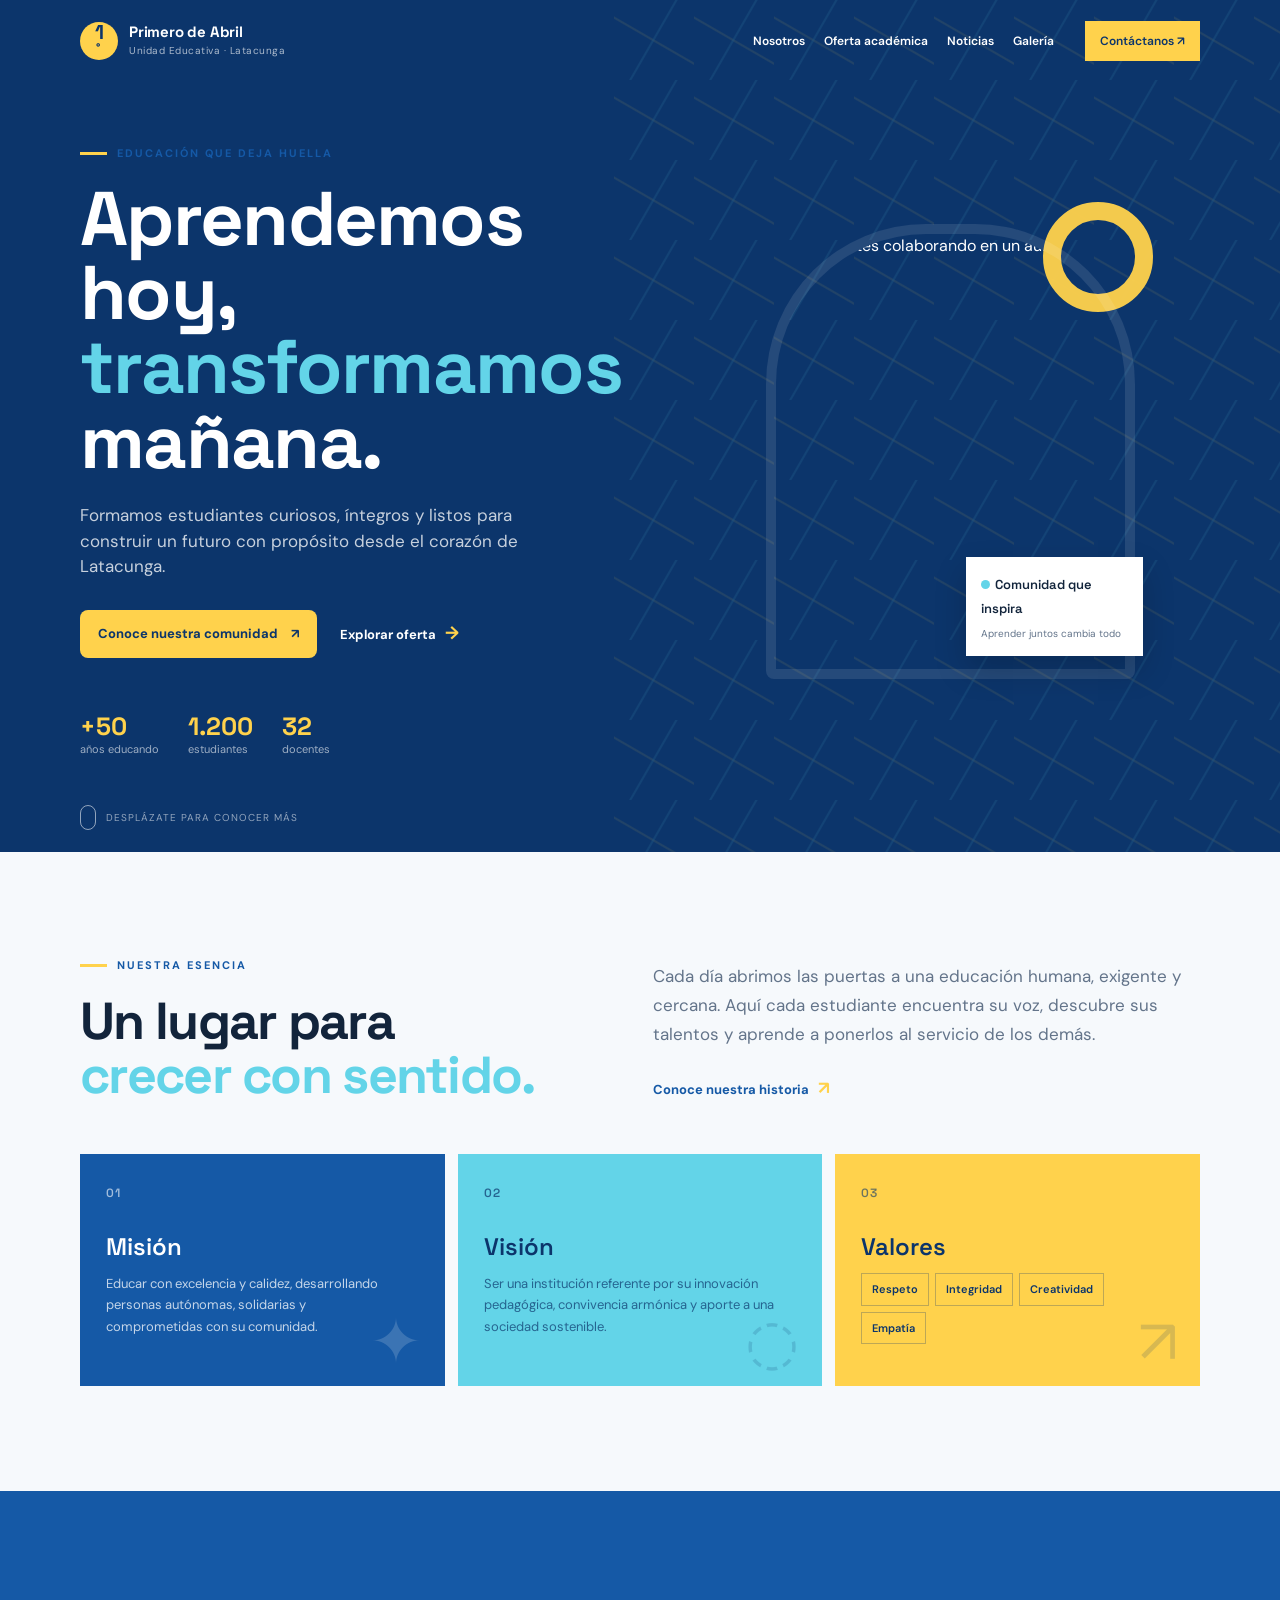
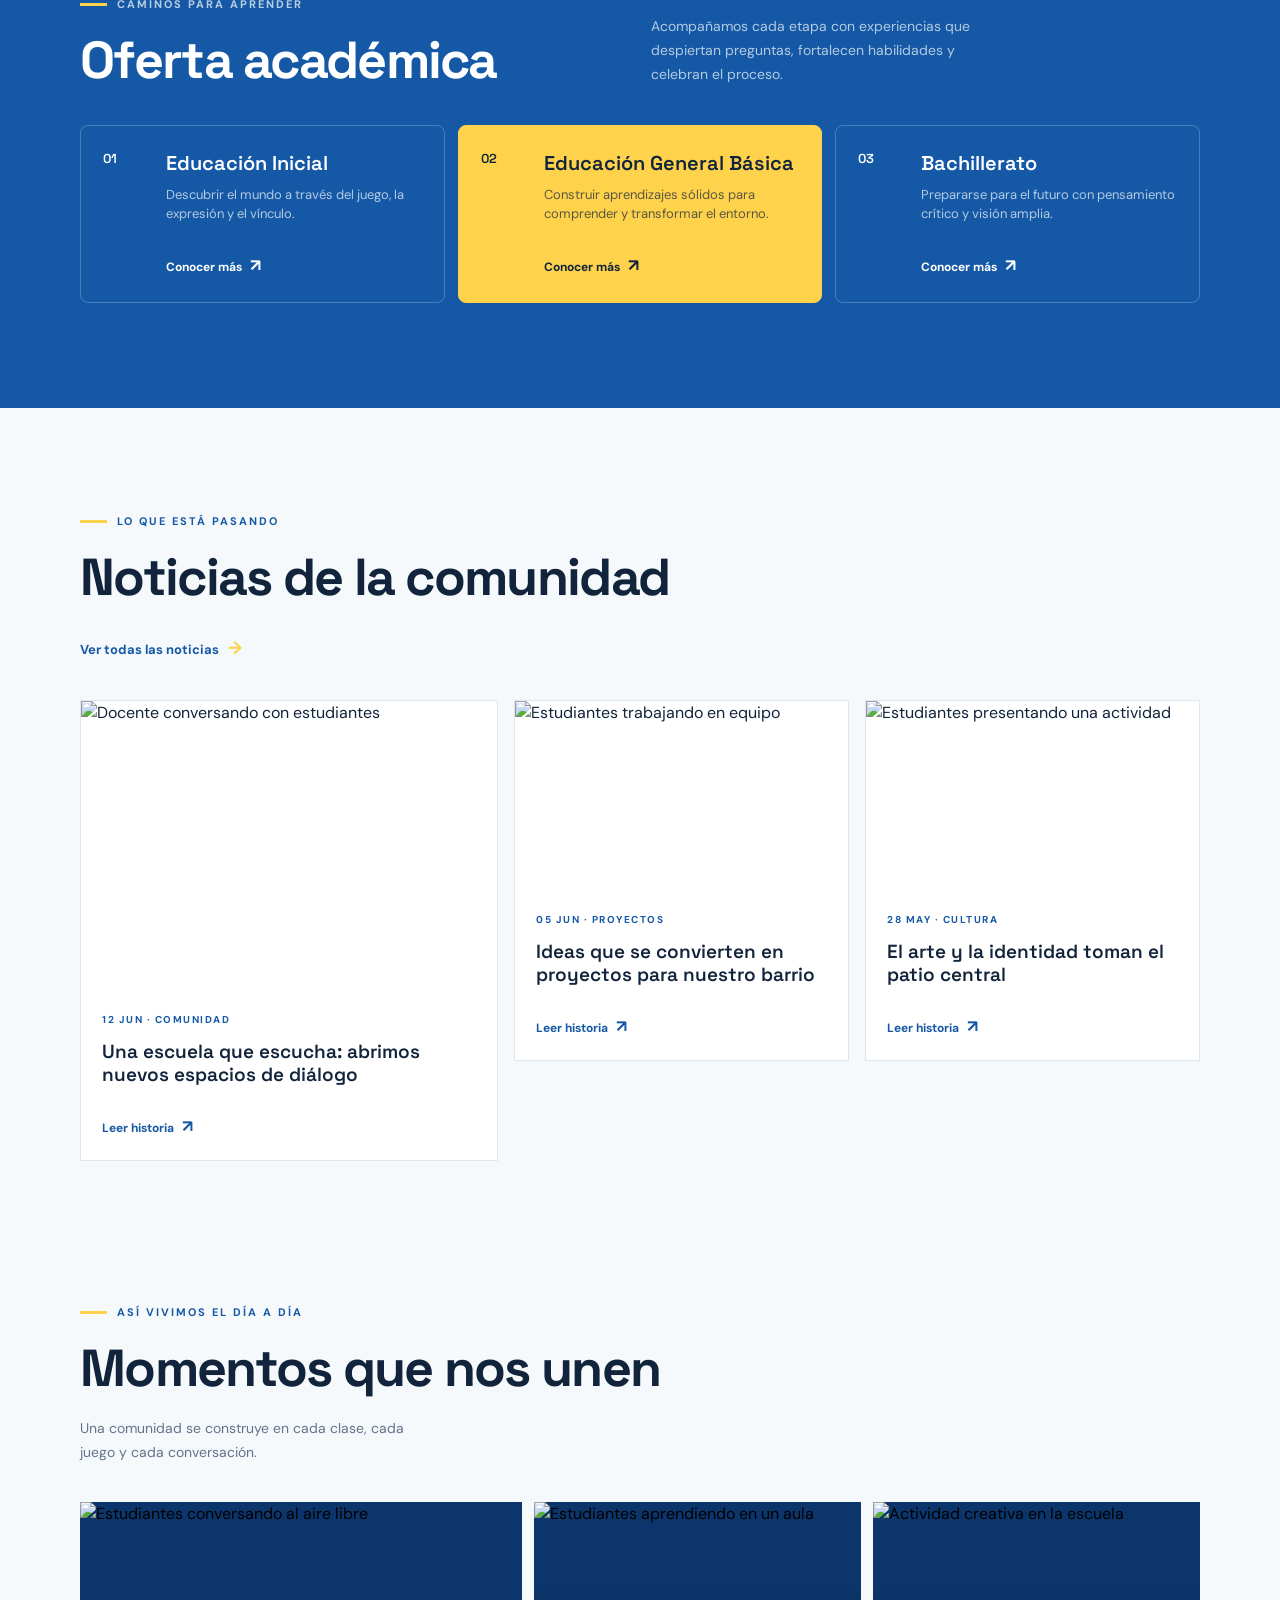
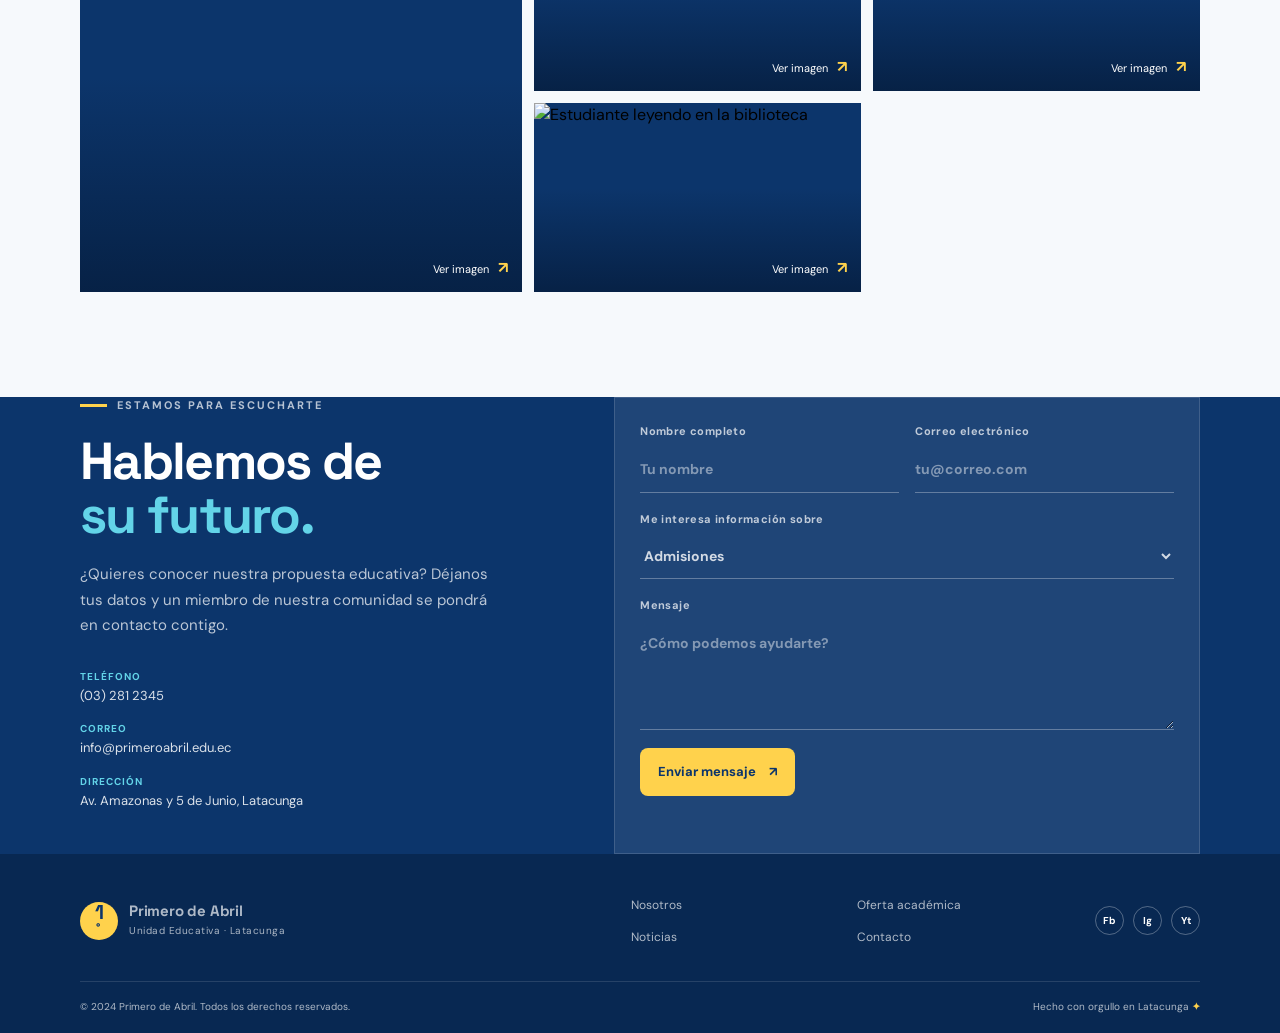
==== index.html @ c7e8076f "version" ====
<!doctype html>
<html lang="es">
<head>
  <meta charset="UTF-8">
  <meta name="viewport" content="width=device-width, initial-scale=1.0">
  <meta name="description" content="Unidad Educativa Primero de Abril de Latacunga: aprender, convivir y transformar.">
  <title>Primero de Abril | Unidad Educativa</title>
  <link rel="preconnect" href="https://fonts.googleapis.com">
  <link rel="preconnect" href="https://fonts.gstatic.com" crossorigin>
  <link href="https://fonts.googleapis.com/css2?family=DM+Sans:wght@400;500;600;700&family=Space+Grotesk:wght@500;600;700&display=swap" rel="stylesheet">
  <link rel="stylesheet" href="css/styles.css">
  <script src="js/main.js" defer></script>
</head>
<body>
  <a class="skip-link" href="#contenido">Ir al contenido</a>
  <header class="site-header" id="inicio">
    <div class="container nav-wrap">
      <a class="brand" href="#inicio" aria-label="Primero de Abril, inicio">
        <span class="brand-mark" aria-hidden="true">1<span>°</span></span>
        <span><strong>Primero de Abril</strong><small>Unidad Educativa · Latacunga</small></span>
      </a>
      <button class="menu-toggle" type="button" aria-expanded="false" aria-controls="site-nav" aria-label="Abrir menú">
        <span></span><span></span><span></span>
      </button>
      <nav class="site-nav" id="site-nav" aria-label="Navegación principal">
        <a href="#nosotros">Nosotros</a>
        <a href="#oferta">Oferta académica</a>
        <a href="#noticias">Noticias</a>
        <a href="#galeria">Galería</a>
        <a class="nav-cta" href="#contacto">Contáctanos <span aria-hidden="true">↗</span></a>
      </nav>
    </div>
  </header>

  <main id="contenido">
    <section class="hero">
      <div class="hero-pattern" aria-hidden="true"></div>
      <div class="container hero-grid">
        <div class="hero-copy">
          <p class="eyebrow"><span></span> Educación que deja huella</p>
          <h1>Aprendemos hoy,<br><em>transformamos</em> mañana.</h1>
          <p class="hero-text">Formamos estudiantes curiosos, íntegros y listos para construir un futuro con propósito desde el corazón de Latacunga.</p>
          <div class="hero-actions">
            <a class="button button-primary" href="#contacto">Conoce nuestra comunidad <span aria-hidden="true">↗</span></a>
            <a class="text-link" href="#oferta">Explorar oferta <span aria-hidden="true">→</span></a>
          </div>
          <div class="hero-metrics" aria-label="Datos destacados de la institución">
            <div><strong>+50</strong><span>años educando</span></div>
            <div><strong>1.200</strong><span>estudiantes</span></div>
            <div><strong>32</strong><span>docentes</span></div>
          </div>
        </div>
        <div class="hero-visual">
          <div class="hero-image-frame">
            <img src="https://images.unsplash.com/photo-1509062522246-3755977927d7?auto=format&fit=crop&w=1100&q=85" alt="Estudiantes colaborando en un aula luminosa" fetchpriority="high">
          </div>
          <div class="hero-badge"><span class="badge-dot"></span><strong>Comunidad que inspira</strong><small>Aprender juntos cambia todo</small></div>
          <div class="sun-shape" aria-hidden="true"></div>
        </div>
      </div>
      <a class="scroll-cue" href="#nosotros" aria-label="Bajar a la sección Nosotros"><span></span>Desplázate para conocer más</a>
    </section>

    <section class="section intro-section" id="nosotros">
      <div class="container intro-grid">
        <div class="section-heading">
          <p class="eyebrow"><span></span> Nuestra esencia</p>
          <h2>Un lugar para<br><em>crecer con sentido.</em></h2>
        </div>
        <div class="intro-copy">
          <p class="lead">Cada día abrimos las puertas a una educación humana, exigente y cercana. Aquí cada estudiante encuentra su voz, descubre sus talentos y aprende a ponerlos al servicio de los demás.</p>
          <a class="arrow-link" href="#contacto">Conoce nuestra historia <span aria-hidden="true">↗</span></a>
        </div>
      </div>
      <div class="container values-grid">
        <article class="value-card value-mission"><span class="card-number">01</span><h3>Misión</h3><p>Educar con excelencia y calidez, desarrollando personas autónomas, solidarias y comprometidas con su comunidad.</p><span class="value-icon" aria-hidden="true">✦</span></article>
        <article class="value-card value-vision"><span class="card-number">02</span><h3>Visión</h3><p>Ser una institución referente por su innovación pedagógica, convivencia armónica y aporte a una sociedad sostenible.</p><span class="value-icon" aria-hidden="true">◌</span></article>
        <article class="value-card value-values"><span class="card-number">03</span><h3>Valores</h3><div class="tag-list"><span>Respeto</span><span>Integridad</span><span>Creatividad</span><span>Empatía</span></div><span class="value-icon" aria-hidden="true">↗</span></article>
      </div>
    </section>

    <section class="section offer-section" id="oferta">
      <div class="container">
        <div class="section-topline"><div><p class="eyebrow eyebrow-light"><span></span> Caminos para aprender</p><h2>Oferta académica</h2></div><p class="section-note">Acompañamos cada etapa con experiencias que despiertan preguntas, fortalecen habilidades y celebran el proceso.</p></div>
        <div class="program-grid">
          <article class="program-card"><div class="program-icon">01</div><div><h3>Educación Inicial</h3><p>Descubrir el mundo a través del juego, la expresión y el vínculo.</p><a href="#contacto" aria-label="Más información sobre Educación Inicial">Conocer más <span>↗</span></a></div></article>
          <article class="program-card featured"><div class="program-icon">02</div><div><h3>Educación General Básica</h3><p>Construir aprendizajes sólidos para comprender y transformar el entorno.</p><a href="#contacto" aria-label="Más información sobre Educación General Básica">Conocer más <span>↗</span></a></div></article>
          <article class="program-card"><div class="program-icon">03</div><div><h3>Bachillerato</h3><p>Prepararse para el futuro con pensamiento crítico y visión amplia.</p><a href="#contacto" aria-label="Más información sobre Bachillerato">Conocer más <span>↗</span></a></div></article>
        </div>
      </div>
    </section>

    <section class="section news-section" id="noticias">
      <div class="container">
        <div class="section-topline dark"><div><p class="eyebrow"><span></span> Lo que está pasando</p><h2>Noticias de la comunidad</h2></div><a class="arrow-link" href="#noticias">Ver todas las noticias <span aria-hidden="true">→</span></a></div>
        <div class="news-grid">
          <article class="news-card news-main"><img src="https://images.unsplash.com/photo-1544717305-2782549b5136?auto=format&fit=crop&w=1000&q=80" alt="Docente conversando con estudiantes" loading="lazy"><div class="news-content"><p class="news-date">12 JUN · COMUNIDAD</p><h3>Una escuela que escucha: abrimos nuevos espacios de diálogo</h3><a href="#contacto" aria-label="Leer noticia sobre espacios de diálogo">Leer historia <span>↗</span></a></div></article>
          <article class="news-card"><img src="https://images.unsplash.com/photo-1529390079861-591de354faf5?auto=format&fit=crop&w=800&q=80" alt="Estudiantes trabajando en equipo" loading="lazy"><div class="news-content"><p class="news-date">05 JUN · PROYECTOS</p><h3>Ideas que se convierten en proyectos para nuestro barrio</h3><a href="#contacto" aria-label="Leer noticia sobre proyectos para el barrio">Leer historia <span>↗</span></a></div></article>
          <article class="news-card"><img src="https://images.unsplash.com/photo-1560439514-4e9645039924?auto=format&fit=crop&w=800&q=80" alt="Estudiantes presentando una actividad" loading="lazy"><div class="news-content"><p class="news-date">28 MAY · CULTURA</p><h3>El arte y la identidad toman el patio central</h3><a href="#contacto" aria-label="Leer noticia sobre arte e identidad">Leer historia <span>↗</span></a></div></article>
        </div>
      </div>
    </section>

    <section class="section gallery-section" id="galeria">
      <div class="container">
        <div class="section-topline dark"><div><p class="eyebrow"><span></span> Así vivimos el día a día</p><h2>Momentos que nos unen</h2></div><p class="section-note">Una comunidad se construye en cada clase, cada juego y cada conversación.</p></div>
        <div class="gallery-grid">
          <button class="gallery-item gallery-large" data-image="https://images.unsplash.com/photo-1523240795612-9a054b0db644?auto=format&fit=crop&w=1400&q=85" data-alt="Estudiantes conversando al aire libre"><img src="https://images.unsplash.com/photo-1523240795612-9a054b0db644?auto=format&fit=crop&w=900&q=80" alt="Estudiantes conversando al aire libre" loading="lazy"><span>Ver imagen <b>↗</b></span></button>
          <button class="gallery-item" data-image="https://images.unsplash.com/photo-1577896851231-70ef18881754?auto=format&fit=crop&w=1200&q=85" data-alt="Estudiantes aprendiendo en un aula"><img src="https://images.unsplash.com/photo-1577896851231-70ef18881754?auto=format&fit=crop&w=700&q=80" alt="Estudiantes aprendiendo en un aula" loading="lazy"><span>Ver imagen <b>↗</b></span></button>
          <button class="gallery-item" data-image="https://images.unsplash.com/photo-1569074187119-c87815b476da?auto=format&fit=crop&w=1200&q=85" data-alt="Actividad creativa en la escuela"><img src="https://images.unsplash.com/photo-1569074187119-c87815b476da?auto=format&fit=crop&w=700&q=80" alt="Actividad creativa en la escuela" loading="lazy"><span>Ver imagen <b>↗</b></span></button>
          <button class="gallery-item" data-image="https://images.unsplash.com/photo-1503676260728-1c00da094a0b?auto=format&fit=crop&w=1200&q=85" data-alt="Estudiante leyendo en la biblioteca"><img src="https://images.unsplash.com/photo-1503676260728-1c00da094a0b?auto=format&fit=crop&w=700&q=80" alt="Estudiante leyendo en la biblioteca" loading="lazy"><span>Ver imagen <b>↗</b></span></button>
        </div>
      </div>
    </section>

    <section class="contact-section" id="contacto">
      <div class="container contact-grid">
        <div class="contact-copy"><p class="eyebrow eyebrow-light"><span></span> Estamos para escucharte</p><h2>Hablemos de<br><em>su futuro.</em></h2><p>¿Quieres conocer nuestra propuesta educativa? Déjanos tus datos y un miembro de nuestra comunidad se pondrá en contacto contigo.</p><div class="contact-details"><a href="tel:+59332812345"><span>Teléfono</span>(03) 281 2345</a><a href="mailto:info@primeroabril.edu.ec"><span>Correo</span>info@primeroabril.edu.ec</a><span><span>Dirección</span>Av. Amazonas y 5 de Junio, Latacunga</span></div></div>
        <form class="contact-form" id="contact-form"><div class="form-row"><label for="name">Nombre completo<input id="name" name="name" type="text" placeholder="Tu nombre" required></label><label for="email">Correo electrónico<input id="email" name="email" type="email" placeholder="tu@correo.com" required></label></div><label for="interest">Me interesa información sobre<select id="interest" name="interest"><option>Admisiones</option><option>Oferta académica</option><option>Visita al campus</option><option>Otro</option></select></label><label for="message">Mensaje<textarea id="message" name="message" rows="4" placeholder="¿Cómo podemos ayudarte?" required></textarea></label><button class="button button-yellow" type="submit">Enviar mensaje <span aria-hidden="true">↗</span></button><p class="form-status" role="status" aria-live="polite"></p></form>
      </div>
    </section>
  </main>

  <footer class="site-footer"><div class="container footer-top"><a class="brand footer-brand" href="#inicio"><span class="brand-mark" aria-hidden="true">1<span>°</span></span><span><strong>Primero de Abril</strong><small>Unidad Educativa · Latacunga</small></span></a><div class="footer-links"><a href="#nosotros">Nosotros</a><a href="#oferta">Oferta académica</a><a href="#noticias">Noticias</a><a href="#contacto">Contacto</a></div><div class="social-links"><a href="#contacto" aria-label="Facebook">Fb</a><a href="#contacto" aria-label="Instagram">Ig</a><a href="#contacto" aria-label="YouTube">Yt</a></div></div><div class="container footer-bottom"><span>© 2024 Primero de Abril. Todos los derechos reservados.</span><span>Hecho con orgullo en Latacunga <b>✦</b></span></div></footer>

  <div class="lightbox" id="lightbox" role="dialog" aria-modal="true" aria-label="Vista ampliada" aria-hidden="true"><button class="lightbox-close" type="button" aria-label="Cerrar imagen">×</button><img src="" alt=""></div>
</body>
</html>
---- css/styles.css ----
@import url('https://fonts.googleapis.com/css2?family=DM+Sans:wght@400;500;600;700&family=Space+Grotesk:wght@500;600;700&display=swap');

:root { --navy: #0c356b; --blue: #1559a6; --cyan: #63d4e8; --yellow: #ffd24c; --ink: #12243b; --muted: #63748a; --paper: #f6f9fc; --line: #dce7f0; --white: #fff; --radius: 8px; }
* { box-sizing: border-box; }
html { scroll-behavior: smooth; }
body { margin: 0; color: var(--ink); background: var(--paper); font-family: 'DM Sans', sans-serif; line-height: 1.5; }
body.no-scroll { overflow: hidden; }
a { color: inherit; text-decoration: none; }
button, input, textarea, select { font: inherit; }
button { cursor: pointer; }
.container { width: min(1120px, calc(100% - 40px)); margin: 0 auto; }
.skip-link { position: fixed; top: -60px; left: 16px; z-index: 20; padding: 10px 14px; background: var(--yellow); color: var(--ink); }
.skip-link:focus { top: 12px; }
.site-header { position: absolute; z-index: 10; top: 0; right: 0; left: 0; color: var(--white); }
.nav-wrap { display: flex; align-items: center; justify-content: space-between; min-height: 82px; }
.brand { display: inline-flex; align-items: center; gap: 11px; }
.brand-mark { display: grid; width: 38px; height: 38px; place-items: center; color: var(--navy); background: var(--yellow); border-radius: 50%; font: 700 20px/1 'Space Grotesk', sans-serif; }
.brand-mark span { font-size: 11px; align-self: end; margin: 0 0 7px -3px; }
.brand strong, .brand small { display: block; }
.brand strong { font: 700 15px/1.05 'Space Grotesk', sans-serif; letter-spacing: -.2px; }
.brand small { margin-top: 4px; color: rgba(255,255,255,.66); font-size: 10px; letter-spacing: .5px; }
.menu-toggle { display: grid; gap: 4px; padding: 10px 0 10px 10px; border: 0; background: transparent; }
.menu-toggle span { width: 25px; height: 2px; background: var(--white); transition: transform .2s, opacity .2s; }
.site-nav { position: absolute; top: 70px; right: 20px; left: 20px; display: none; padding: 16px; background: var(--white); color: var(--ink); box-shadow: 0 16px 35px rgba(8,39,79,.16); }
.site-nav.open { display: grid; }
.site-nav a { padding: 12px 10px; font-size: 14px; font-weight: 600; }
.site-nav .nav-cta { margin-top: 5px; padding: 12px 15px; color: var(--navy); background: var(--yellow); text-align: center; }
.hero { position: relative; min-height: 720px; overflow: hidden; color: var(--white); background: var(--navy); }
.hero-pattern { position: absolute; inset: 0 0 0 48%; opacity: .22; background-image: linear-gradient(120deg, transparent 0 48%, rgba(99,212,232,.4) 49% 50%, transparent 51%), linear-gradient(30deg, transparent 0 48%, rgba(255,210,76,.4) 49% 50%, transparent 51%); background-size: 80px 80px; }
.hero-grid { position: relative; z-index: 1; display: grid; gap: 42px; align-items: center; padding-top: 145px; padding-bottom: 95px; }
.hero-copy { max-width: 600px; }
.eyebrow { display: flex; align-items: center; gap: 10px; margin: 0 0 20px; color: var(--blue); font-size: 11px; font-weight: 700; letter-spacing: 2px; text-transform: uppercase; }
.eyebrow span { display: inline-block; width: 27px; height: 3px; background: var(--yellow); }
.eyebrow-light { color: rgba(255,255,255,.7); }
h1, h2, h3, p { margin-top: 0; }
h1, h2 { font-family: 'Space Grotesk', sans-serif; letter-spacing: -1.7px; }
h1 { max-width: 620px; margin-bottom: 24px; font-size: clamp(44px, 9vw, 76px); line-height: .98; }
h1 em, h2 em { color: var(--cyan); font-style: normal; }
.hero-text { max-width: 460px; margin-bottom: 30px; color: rgba(255,255,255,.77); font-size: 17px; }
.hero-actions { display: flex; flex-wrap: wrap; align-items: center; gap: 23px; }
.button { display: inline-flex; align-items: center; justify-content: center; gap: 13px; min-height: 48px; padding: 13px 18px; border: 0; border-radius: var(--radius); font-size: 13px; font-weight: 700; transition: transform .2s, box-shadow .2s; }
.button:hover { transform: translateY(-2px); box-shadow: 0 9px 18px rgba(6,30,64,.2); }
.button-primary { background: var(--yellow); color: var(--navy); }
.button-yellow { background: var(--yellow); color: var(--navy); }
.text-link, .arrow-link { font-size: 13px; font-weight: 700; }
.text-link { color: var(--white); }
.text-link span, .arrow-link span { margin-left: 6px; color: var(--yellow); font-size: 18px; }
.hero-metrics { display: flex; gap: 29px; margin-top: 56px; }
.hero-metrics div { display: grid; gap: 2px; }
.hero-metrics strong { color: var(--yellow); font: 700 25px/1 'Space Grotesk', sans-serif; }
.hero-metrics span { color: rgba(255,255,255,.6); font-size: 11px; }
.hero-visual { position: relative; max-width: 490px; margin: 0 auto; }
.hero-image-frame { position: relative; z-index: 1; height: 370px; overflow: hidden; border: 10px solid rgba(255,255,255,.1); border-radius: 160px 160px 8px 8px; }
.hero-image-frame img { width: 100%; height: 100%; object-fit: cover; }
.sun-shape { position: absolute; z-index: 0; top: -22px; right: -18px; width: 110px; height: 110px; border: 18px solid var(--yellow); border-radius: 50%; opacity: .95; }
.hero-badge { position: absolute; z-index: 2; right: -8px; bottom: 23px; width: 177px; padding: 15px; color: var(--ink); background: var(--white); box-shadow: 0 14px 30px rgba(0,0,0,.18); }
.badge-dot { display: inline-block; width: 9px; height: 9px; margin-right: 5px; background: var(--cyan); border-radius: 50%; }
.hero-badge strong, .hero-badge small { display: block; }
.hero-badge strong { display: inline; font: 600 13px 'Space Grotesk', sans-serif; }
.hero-badge small { margin-top: 6px; color: var(--muted); font-size: 10px; }
.scroll-cue { position: absolute; bottom: 22px; left: max(20px, calc((100% - 1120px) / 2)); display: flex; align-items: center; gap: 10px; color: rgba(255,255,255,.55); font-size: 10px; letter-spacing: 1px; text-transform: uppercase; }
.scroll-cue span { width: 16px; height: 25px; border: 1px solid rgba(255,255,255,.55); border-radius: 10px; }
.section { padding: 80px 0; }
.intro-section { background: var(--paper); }
.intro-grid { display: grid; gap: 26px; margin-bottom: 52px; }
h2 { margin-bottom: 0; font-size: clamp(36px, 6vw, 52px); line-height: 1.04; }
.intro-copy { max-width: 530px; }
.lead { color: var(--muted); font-size: 17px; line-height: 1.7; }
.arrow-link { display: inline-block; margin-top: 9px; color: var(--blue); }
.values-grid { display: grid; gap: 13px; }
.value-card { position: relative; min-height: 232px; padding: 26px; overflow: hidden; }
.value-card h3 { margin: 27px 0 11px; font: 600 24px 'Space Grotesk', sans-serif; }
.value-card p { max-width: 295px; margin-bottom: 0; color: rgba(255,255,255,.75); font-size: 13px; line-height: 1.65; }
.card-number { color: rgba(255,255,255,.6); font: 600 12px 'Space Grotesk', sans-serif; letter-spacing: 1px; }
.value-mission { background: var(--blue); color: var(--white); }
.value-vision { background: var(--cyan); color: var(--navy); }
.value-vision p, .value-vision .card-number { color: rgba(12,53,107,.7); }
.value-values { background: var(--yellow); color: var(--navy); }
.value-values .card-number { color: rgba(12,53,107,.6); }
.value-icon { position: absolute; right: 23px; bottom: 13px; font-size: 62px; line-height: 1; opacity: .16; }
.tag-list { display: flex; flex-wrap: wrap; max-width: 280px; gap: 6px; }
.tag-list span { padding: 7px 10px; border: 1px solid rgba(12,53,107,.27); font-size: 11px; font-weight: 600; }
.offer-section { color: var(--white); background: var(--blue); }
.section-topline { display: grid; gap: 22px; margin-bottom: 38px; }
.section-topline h2 { margin-top: 4px; }
.section-note { max-width: 360px; margin: 0; color: var(--muted); font-size: 14px; line-height: 1.7; }
.offer-section .section-note { color: rgba(255,255,255,.68); }
.program-grid { display: grid; gap: 13px; }
.program-card { display: grid; grid-template-columns: 48px 1fr; gap: 15px; padding: 24px 22px; border: 1px solid rgba(255,255,255,.22); border-radius: var(--radius); }
.program-card.featured { color: var(--ink); background: var(--yellow); border-color: var(--yellow); }
.program-icon { font: 600 13px 'Space Grotesk', sans-serif; }
.program-card h3 { margin-bottom: 9px; font: 600 20px 'Space Grotesk', sans-serif; }
.program-card p { min-height: 50px; margin-bottom: 18px; color: rgba(255,255,255,.68); font-size: 13px; }
.program-card.featured p { color: rgba(18,36,59,.7); }
.program-card a { font-size: 12px; font-weight: 700; }
.program-card a span { margin-left: 5px; font-size: 17px; }
.news-section, .gallery-section { background: var(--paper); }
.section-topline.dark { grid-template-columns: 1fr; }
.news-grid { display: grid; gap: 16px; }
.news-card { overflow: hidden; background: var(--white); border: 1px solid var(--line); }
.news-card img { display: block; width: 100%; height: 190px; object-fit: cover; }
.news-content { padding: 21px; }
.news-date { margin-bottom: 13px; color: var(--blue); font-size: 10px; font-weight: 700; letter-spacing: 1.5px; }
.news-card h3 { min-height: 53px; margin-bottom: 21px; font: 600 19px/1.25 'Space Grotesk', sans-serif; }
.news-card a { color: var(--blue); font-size: 12px; font-weight: 700; }
.news-card a span { margin-left: 5px; color: var(--blue); font-size: 17px; }
.gallery-section { padding-top: 20px; }
.gallery-grid { display: grid; grid-template-columns: 1fr 1fr; gap: 12px; }
.gallery-item { position: relative; min-height: 180px; padding: 0; overflow: hidden; border: 0; background: var(--navy); text-align: left; }
.gallery-item img { display: block; width: 100%; height: 100%; min-height: 180px; object-fit: cover; transition: transform .4s; }
.gallery-item:hover img { transform: scale(1.05); }
.gallery-item::after { position: absolute; inset: 0; content: ''; background: linear-gradient(transparent 45%, rgba(4,24,52,.68)); }
.gallery-item span { position: absolute; z-index: 1; right: 14px; bottom: 12px; color: var(--white); font-size: 11px; }
.gallery-item b { margin-left: 6px; color: var(--yellow); font-size: 16px; }
.gallery-large { grid-column: span 2; }
.gallery-large img { min-height: 245px; }
.contact-section { color: var(--white); background: var(--navy); }
.contact-grid { display: grid; gap: 55px; }
.contact-copy h2 { margin-bottom: 20px; }
.contact-copy > p:not(.eyebrow) { max-width: 420px; color: rgba(255,255,255,.72); font-size: 15px; line-height: 1.7; }
.contact-details { display: grid; gap: 16px; margin-top: 30px; }
.contact-details a, .contact-details > span { color: rgba(255,255,255,.85); font-size: 13px; }
.contact-details span span, .contact-details a span { display: block; margin-bottom: 2px; color: var(--cyan); font-size: 10px; font-weight: 700; letter-spacing: 1px; text-transform: uppercase; }
.contact-form { padding: 25px; background: rgba(255,255,255,.08); border: 1px solid rgba(255,255,255,.14); }
.contact-form label { display: block; margin-bottom: 18px; color: rgba(255,255,255,.72); font-size: 11px; font-weight: 700; letter-spacing: .4px; }
.form-row { display: grid; gap: 0 16px; }
.contact-form input, .contact-form textarea, .contact-form select { display: block; width: 100%; margin-top: 7px; padding: 12px 0; color: var(--white); border: 0; border-bottom: 1px solid rgba(255,255,255,.3); outline: 0; background: transparent; font-size: 14px; resize: vertical; }
.contact-form input::placeholder, .contact-form textarea::placeholder { color: rgba(255,255,255,.45); }
.contact-form select { color: rgba(255,255,255,.8); }
.contact-form option { color: var(--ink); }
.contact-form input:focus, .contact-form textarea:focus, .contact-form select:focus { border-color: var(--yellow); }
.form-status { min-height: 20px; margin: 12px 0 0; color: var(--cyan); font-size: 12px; }
.site-footer { color: rgba(255,255,255,.68); background: #082852; }
.footer-top { display: grid; gap: 27px; padding-top: 42px; padding-bottom: 35px; }
.footer-links { display: grid; grid-template-columns: 1fr 1fr; gap: 14px; font-size: 12px; }
.footer-links a:hover { color: var(--yellow); }
.social-links { display: flex; gap: 9px; }
.social-links a { display: grid; width: 29px; height: 29px; place-items: center; color: var(--white); border: 1px solid rgba(255,255,255,.3); border-radius: 50%; font-size: 10px; font-weight: 700; }
.footer-bottom { display: flex; flex-wrap: wrap; justify-content: space-between; gap: 10px; padding-top: 17px; padding-bottom: 19px; border-top: 1px solid rgba(255,255,255,.12); font-size: 10px; }
.footer-bottom b { color: var(--yellow); }
.lightbox { position: fixed; z-index: 30; inset: 0; display: grid; place-items: center; padding: 30px; visibility: hidden; opacity: 0; background: rgba(4,18,38,.92); transition: opacity .25s, visibility .25s; }
.lightbox.open { visibility: visible; opacity: 1; }
.lightbox img { max-width: min(100%, 1000px); max-height: 85vh; object-fit: contain; }
.lightbox-close { position: absolute; top: 18px; right: 22px; border: 0; color: var(--white); background: transparent; font-size: 38px; line-height: 1; }
@media (min-width: 680px) { .container { width: min(1120px, calc(100% - 64px)); } .hero-grid { grid-template-columns: 1.05fr .95fr; min-height: 720px; } .intro-grid, .section-topline { grid-template-columns: 1fr 1fr; align-items: end; } .values-grid { grid-template-columns: repeat(3, 1fr); } .program-grid { grid-template-columns: repeat(3, 1fr); } .news-grid { grid-template-columns: 1.25fr 1fr 1fr; } .news-main { grid-row: span 2; } .news-main img { height: 290px; } .gallery-grid { grid-template-columns: 1.35fr 1fr 1fr; } .gallery-large { grid-row: span 2; grid-column: auto; } .gallery-large img { min-height: 390px; } .contact-grid { grid-template-columns: .9fr 1.1fr; align-items: start; } .form-row { grid-template-columns: 1fr 1fr; } .footer-top { grid-template-columns: 1.2fr 1fr auto; align-items: center; } }
@media (min-width: 900px) { .menu-toggle { display: none; } .site-nav { position: static; display: flex; align-items: center; gap: 19px; padding: 0; color: var(--white); background: transparent; box-shadow: none; } .site-nav a { padding: 8px 0; font-size: 12px; } .site-nav .nav-cta { margin: 0 0 0 12px; padding: 11px 15px; color: var(--navy); background: var(--yellow); } .hero-grid { gap: 70px; } .hero-image-frame { height: 455px; } .section { padding: 105px 0; } .gallery-section { padding-top: 38px; } }
@media (max-width: 899px) { .site-header.scrolled { position: fixed; background: var(--navy); box-shadow: 0 4px 15px rgba(0,0,0,.1); } }
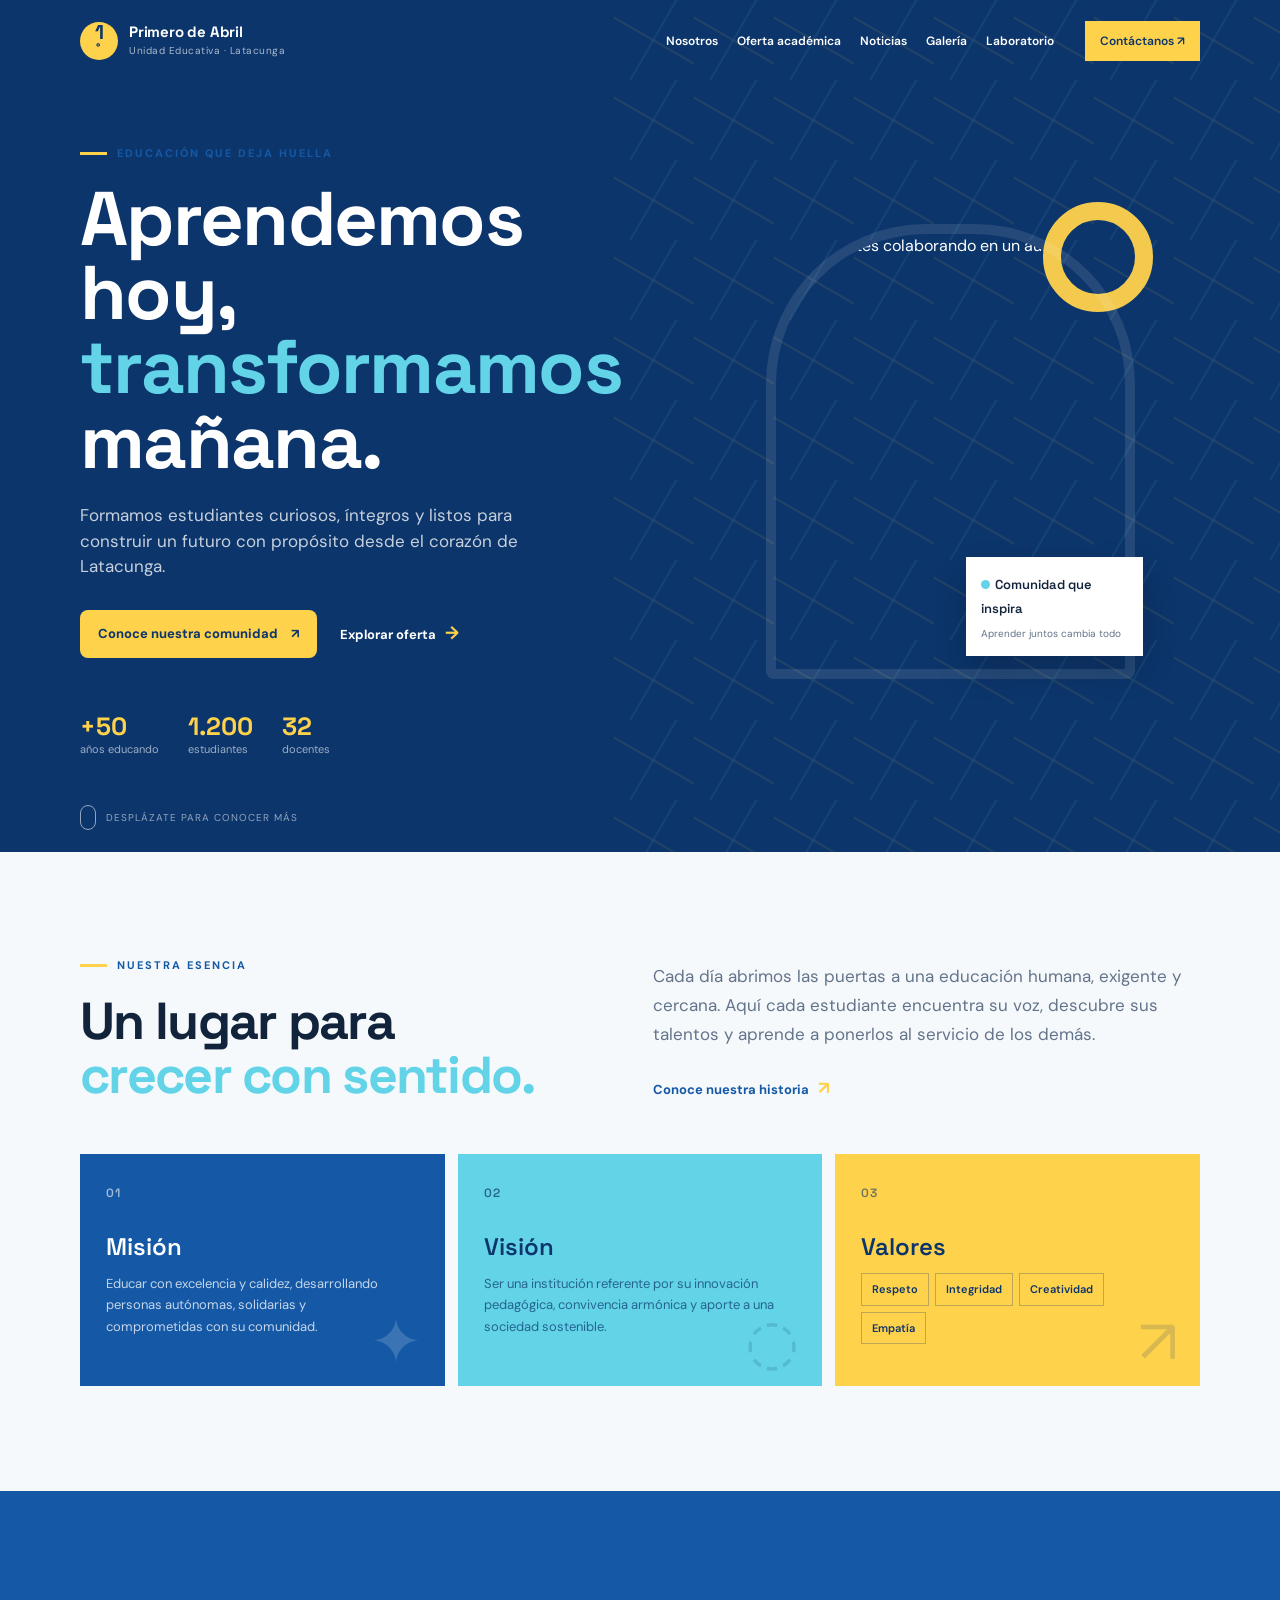
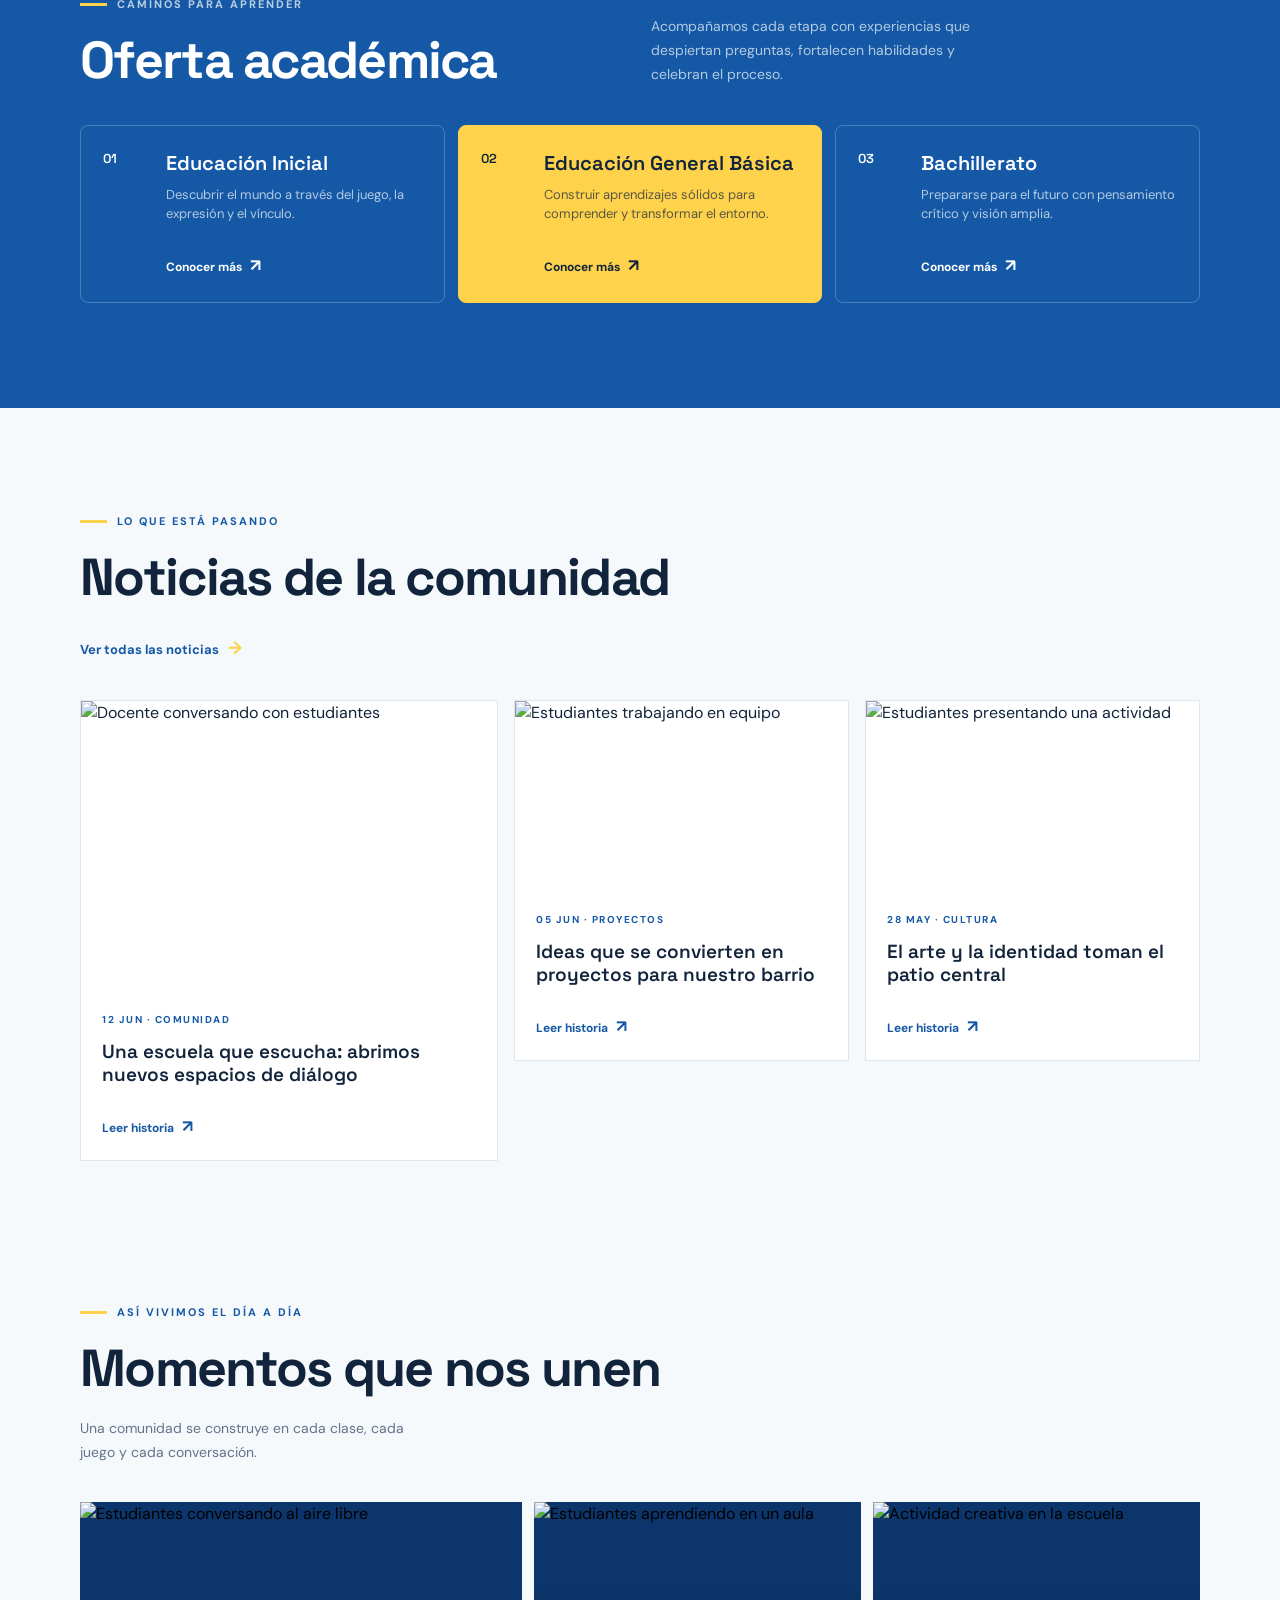
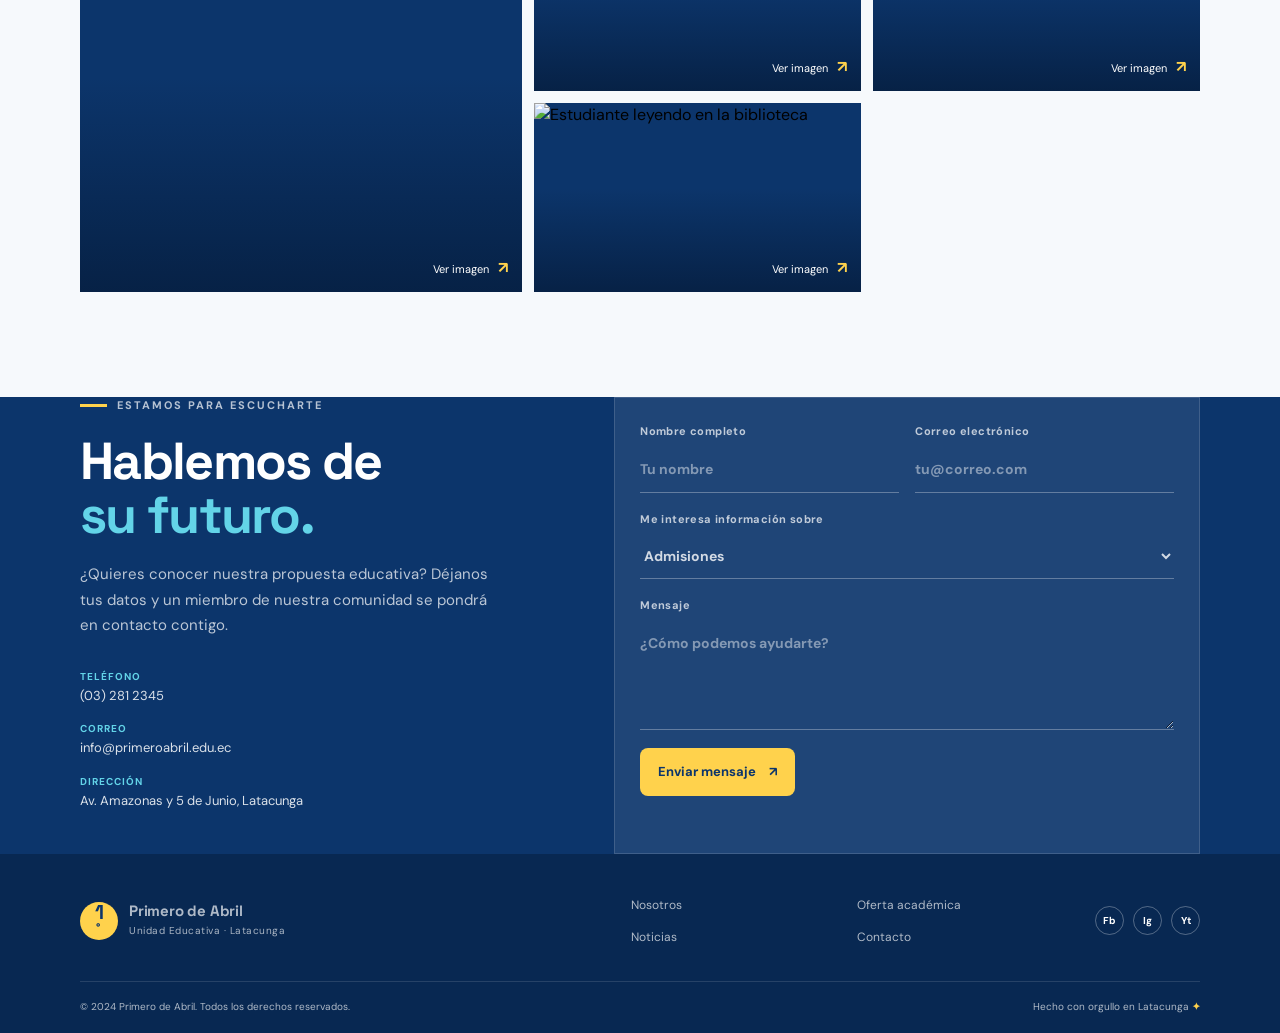
==== commit dab062e0: "ciclo del agua" ====
--- a/index.html
+++ b/index.html
@@ -27,6 +27,7 @@
         <a href="#oferta">Oferta académica</a>
         <a href="#noticias">Noticias</a>
         <a href="#galeria">Galería</a>
+        <a href="ciclo-agua.html">Laboratorio</a>
         <a class="nav-cta" href="#contacto">Contáctanos <span aria-hidden="true">↗</span></a>
       </nav>
     </div>
